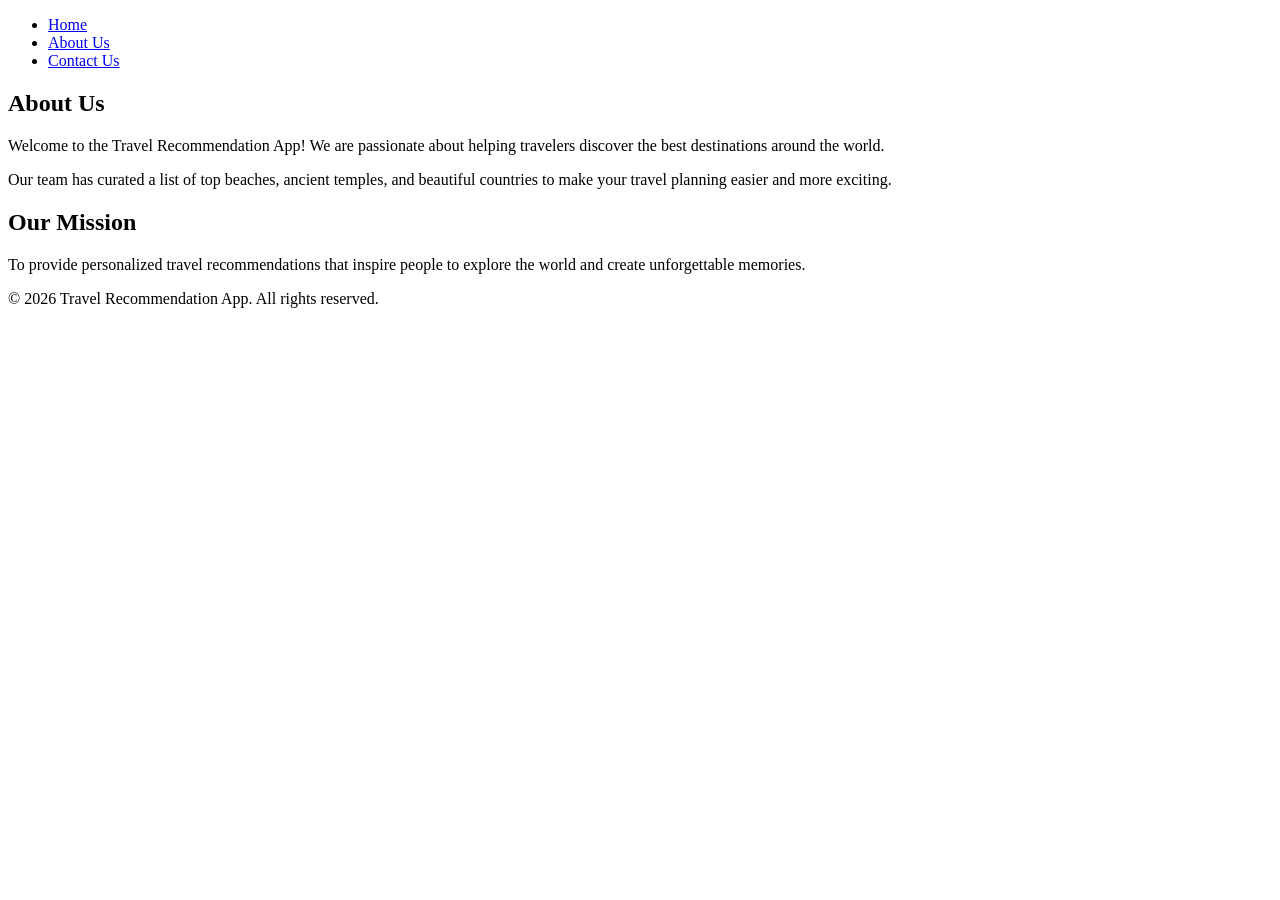
==== about.html @ 0e59cfdb "Create about.html" ====
<!DOCTYPE html>
<html lang="en">
<head>
    <meta charset="UTF-8">
    <meta name="viewport" content="width=device-width, initial-scale=1.0">
    <title>About Us - Travel Recommendation App</title>
    <link rel="stylesheet" href="style.css">
</head>
<body>
    <header>
        <nav>
            <ul>
                <li><a href="index.html">Home</a></li>
                <li><a href="about.html">About Us</a></li>
                <li><a href="contact.html">Contact Us</a></li>
            </ul>
        </nav>
    </header>

    <main>
        <section class="about-section">
            <h1>About Us</h1>
            <p>Welcome to the Travel Recommendation App! We are passionate about helping travelers discover the best destinations around the world.</p>
            <p>Our team has curated a list of top beaches, ancient temples, and beautiful countries to make your travel planning easier and more exciting.</p>
            <h2>Our Mission</h2>
            <p>To provide personalized travel recommendations that inspire people to explore the world and create unforgettable memories.</p>
        </section>
    </main>

    <footer>
        <p>&copy; 2026 Travel Recommendation App. All rights reserved.</p>
    </footer>
</body>
</html>
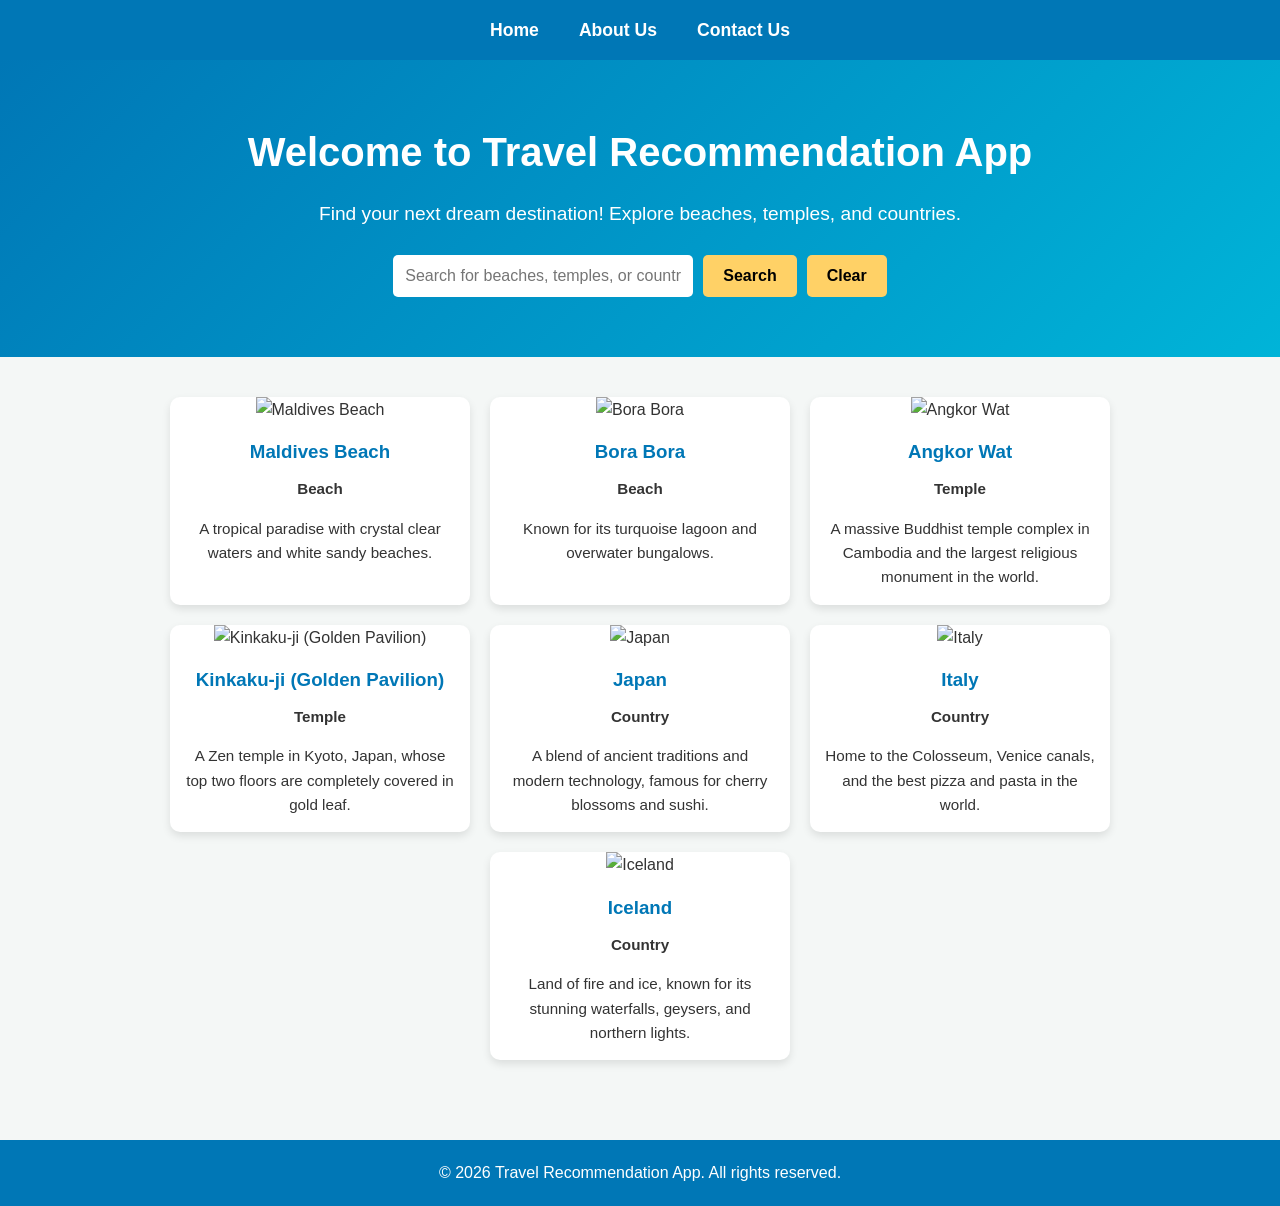
==== commit f4618018: "Update about.html" ====
--- a/about.html
+++ b/about.html
@@ -3,7 +3,7 @@
 <head>
     <meta charset="UTF-8">
     <meta name="viewport" content="width=device-width, initial-scale=1.0">
-    <title>About Us - Travel Recommendation App</title>
+    <title>Travel Recommendation App</title>
     <link rel="stylesheet" href="style.css">
 </head>
 <body>
@@ -18,17 +18,25 @@
     </header>
 
     <main>
-        <section class="about-section">
-            <h1>About Us</h1>
-            <p>Welcome to the Travel Recommendation App! We are passionate about helping travelers discover the best destinations around the world.</p>
-            <p>Our team has curated a list of top beaches, ancient temples, and beautiful countries to make your travel planning easier and more exciting.</p>
-            <h2>Our Mission</h2>
-            <p>To provide personalized travel recommendations that inspire people to explore the world and create unforgettable memories.</p>
+        <section class="hero">
+            <h1>Welcome to Travel Recommendation App</h1>
+            <p>Find your next dream destination! Explore beaches, temples, and countries.</p>
+            <div class="search-box">
+                <input type="text" id="searchInput" placeholder="Search for beaches, temples, or countries...">
+                <button onclick="searchRecommendation()">Search</button>
+                <button onclick="clearResults()">Clear</button>
+            </div>
+        </section>
+
+        <section id="results" class="results-container">
+            <!-- Search results will be displayed here by JavaScript -->
         </section>
     </main>
 
     <footer>
         <p>&copy; 2026 Travel Recommendation App. All rights reserved.</p>
     </footer>
+
+    <script src="script.js"></script>
 </body>
 </html>
--- a/style.css
+++ b/style.css
@@ -0,0 +1,192 @@
+/* General Styles */
+* {
+    margin: 0;
+    padding: 0;
+    box-sizing: border-box;
+    font-family: 'Segoe UI', Tahoma, Geneva, Verdana, sans-serif;
+}
+
+body {
+    background-color: #f4f7f6;
+    color: #333;
+    line-height: 1.6;
+}
+
+/* Header & Navigation */
+header {
+    background-color: #0077b6;
+    padding: 1rem 0;
+    box-shadow: 0 2px 5px rgba(0,0,0,0.1);
+}
+
+nav ul {
+    display: flex;
+    justify-content: center;
+    list-style: none;
+}
+
+nav ul li {
+    margin: 0 20px;
+}
+
+nav ul li a {
+    color: white;
+    text-decoration: none;
+    font-weight: bold;
+    font-size: 1.1rem;
+    transition: color 0.3s ease;
+}
+
+nav ul li a:hover {
+    color: #ffd166;
+}
+
+/* Hero Section (Home Page) */
+.hero {
+    text-align: center;
+    padding: 60px 20px;
+    background: linear-gradient(135deg, #0077b6, #00b4d8);
+    color: white;
+}
+
+.hero h1 {
+    font-size: 2.5rem;
+    margin-bottom: 15px;
+}
+
+.hero p {
+    font-size: 1.2rem;
+    margin-bottom: 25px;
+}
+
+.search-box {
+    display: flex;
+    justify-content: center;
+    gap: 10px;
+}
+
+.search-box input {
+    padding: 12px;
+    width: 300px;
+    border: none;
+    border-radius: 5px;
+    font-size: 1rem;
+}
+
+.search-box button {
+    padding: 12px 20px;
+    background-color: #ffd166;
+    border: none;
+    border-radius: 5px;
+    cursor: pointer;
+    font-weight: bold;
+    font-size: 1rem;
+    transition: background 0.3s ease;
+}
+
+.search-box button:hover {
+    background-color: #ffb703;
+}
+
+/* Results Container */
+.results-container {
+    display: flex;
+    flex-wrap: wrap;
+    justify-content: center;
+    gap: 20px;
+    padding: 40px 20px;
+}
+
+.result-card {
+    background: white;
+    border-radius: 10px;
+    box-shadow: 0 4px 8px rgba(0,0,0,0.1);
+    width: 300px;
+    overflow: hidden;
+    text-align: center;
+    transition: transform 0.3s ease;
+}
+
+.result-card:hover {
+    transform: translateY(-5px);
+}
+
+.result-card img {
+    width: 100%;
+    height: 200px;
+    object-fit: cover;
+}
+
+.result-card h3 {
+    margin: 15px 0 10px;
+    color: #0077b6;
+}
+
+.result-card p {
+    padding: 0 15px 15px;
+    font-size: 0.95rem;
+}
+
+/* About & Contact Sections */
+.about-section, .contact-section {
+    max-width: 800px;
+    margin: 40px auto;
+    padding: 30px;
+    background: white;
+    border-radius: 10px;
+    box-shadow: 0 4px 8px rgba(0,0,0,0.1);
+}
+
+.about-section h1, .contact-section h1 {
+    color: #0077b6;
+    margin-bottom: 20px;
+    text-align: center;
+}
+
+.about-section h2 {
+    color: #00b4d8;
+    margin: 20px 0 10px;
+}
+
+/* Contact Form */
+#contactForm {
+    display: flex;
+    flex-direction: column;
+    gap: 15px;
+}
+
+#contactForm label {
+    font-weight: bold;
+}
+
+#contactForm input, #contactForm textarea {
+    padding: 10px;
+    border: 1px solid #ccc;
+    border-radius: 5px;
+    font-size: 1rem;
+}
+
+#contactForm button {
+    padding: 12px;
+    background-color: #0077b6;
+    color: white;
+    border: none;
+    border-radius: 5px;
+    cursor: pointer;
+    font-size: 1rem;
+    font-weight: bold;
+    transition: background 0.3s ease;
+}
+
+#contactForm button:hover {
+    background-color: #005f8a;
+}
+
+/* Footer */
+footer {
+    text-align: center;
+    padding: 20px;
+    background-color: #0077b6;
+    color: white;
+    margin-top: 40px;
+}
